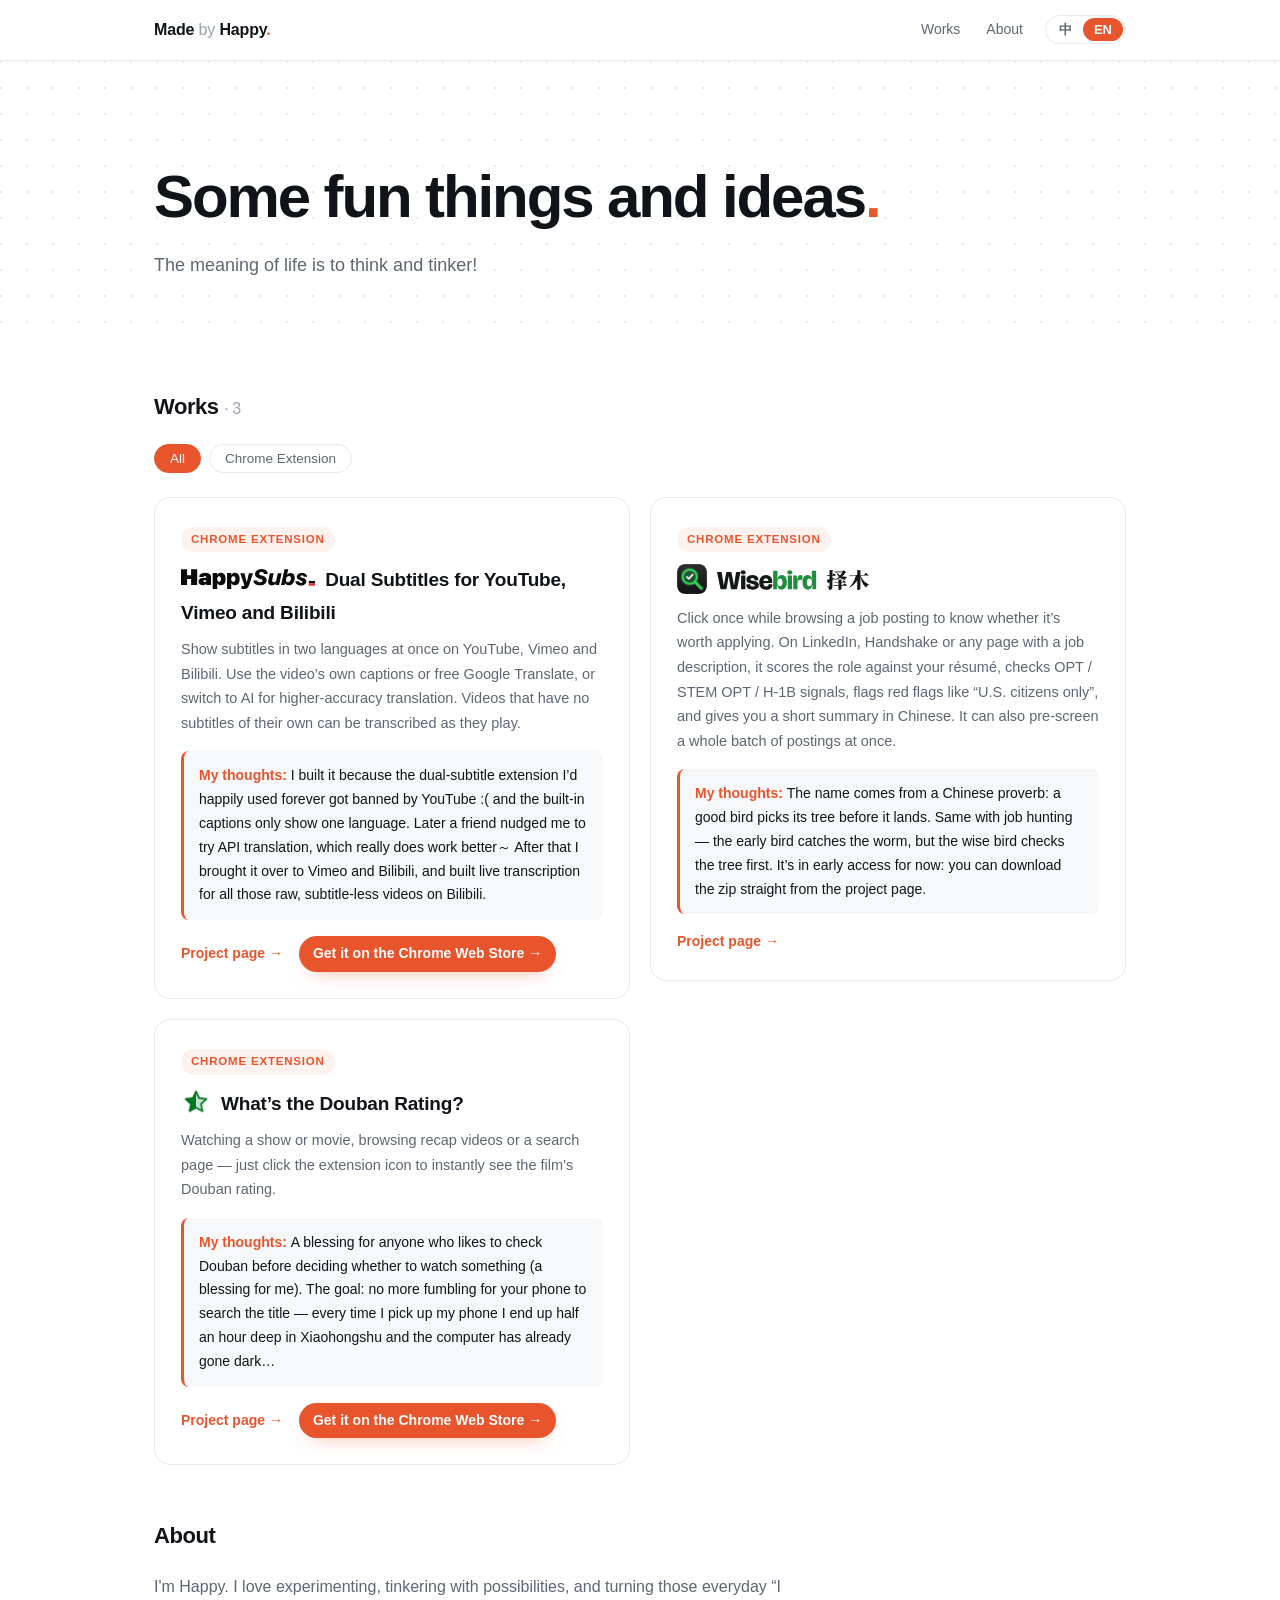
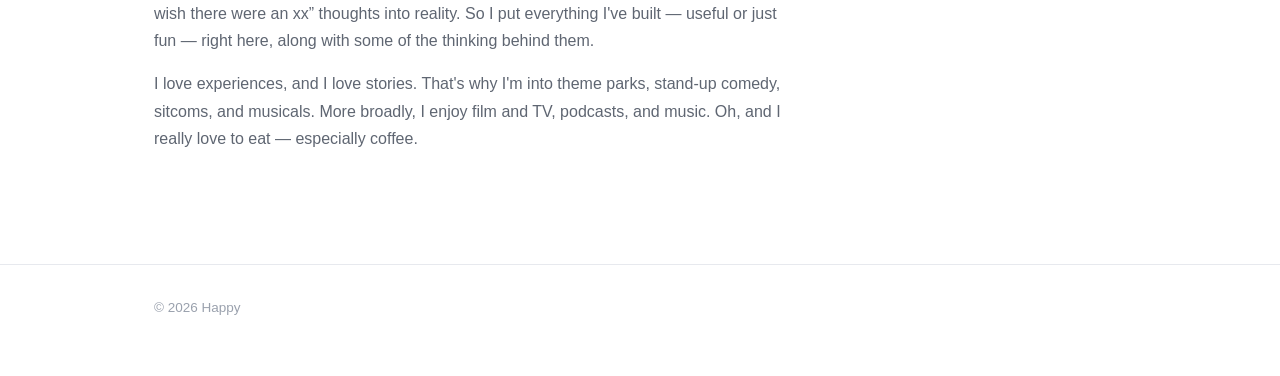
==== index.html @ 33384e0b "Publish" ====
<!DOCTYPE html>
<html lang="zh-CN">
<head>
  <meta charset="UTF-8" />
  <meta name="viewport" content="width=device-width, initial-scale=1.0" />
  <title>Made by Happy</title>
  <meta name="description" id="metaDesc" content="Happy 做出来的有用或有趣的东西。" />
  <link rel="icon" type="image/svg+xml" href="favicon.svg" />
  <link rel="stylesheet" href="styles.css?v=2" />
</head>
<body>
  <nav class="nav">
    <div class="wrap">
      <a class="brand" href="index.html">Made <span class="by">by</span> Happy<span class="dot">.</span></a>
      <div class="nav-right">
        <div class="nav-links">
          <a href="#works" id="navWorks"></a>
          <a href="#about" id="navAbout"></a>
        </div>
        <!-- 语言切换：默认跟随浏览器语言，选择后记住 -->
        <div class="lang-toggle" id="langToggle" role="group" aria-label="Language">
          <button type="button" data-lang="zh">中</button>
          <button type="button" data-lang="en">EN</button>
        </div>
      </div>
    </div>
  </nav>

  <header class="hero">
    <div class="wrap">
      <h1 id="heroTitle"></h1>
      <p id="heroSub"></p>
    </div>
  </header>

  <main>
    <!-- ---------------- WORKS ---------------- -->
    <section class="section" id="works">
      <div class="wrap">
        <div class="section-head">
          <h2><span id="worksLabel"></span> <span class="count" id="work-count"></span></h2>
        </div>

        <!-- 分类筛选：由 JS 根据分类 key 自动生成，新增作品自动出现新分类 -->
        <div class="filters" id="filters"></div>

        <!-- 作品卡片：由 JS 从 PROJECTS 数据渲染（中/英双语） -->
        <div class="cards" id="cards">
          <div class="col"></div>
          <div class="col"></div>
        </div>
      </div>
    </section>

    <!-- ---------------- ABOUT ---------------- -->
    <section class="section" id="about">
      <div class="wrap">
        <div class="section-head"><h2 id="aboutTitle"></h2></div>
        <div class="about-body">
          <p id="about1"></p>
          <p id="about2"></p>
        </div>
      </div>
    </section>
  </main>

  <footer class="footer">
    <div class="wrap" style="width:100%;">
      <span>© <span id="year"></span> Happy</span>
    </div>
  </footer>

  <script>
    document.getElementById('year').textContent = new Date().getFullYear();

    /* ==================== 国际化数据 ==================== */

    // 分类：用语言无关的 key，展示文案随语言切换
    const CATS = {
      chrome:  { zh: 'Chrome 插件',  en: 'Chrome Extension' },
    };

    // 界面文案
    const UI = {
      zh: {
        htmlLang: 'zh-CN',
        navWorks: '作品',
        navAbout: '关于',
        heroTitle: '一些有趣的东西和想法<span class="dot">。</span>',
        heroSub: '人生的意义就在于思考和折腾！',
        works: '作品',
        about: '关于',
        all: '全部',
        thoughts: '我的想法：',
        metaDesc: 'Happy 做出来的有用或有趣的东西。',
        about1: '我是 Happy。我喜欢尝试，喜欢捣鼓可能性，喜欢把日常里「要是有个 xx 就好了」的念头变成现实。所以我把所有我做出来的、有用或者有趣的东西都放在这里，也会在这里记录一些想法。',
        about2: '我喜欢体验，喜欢故事。所以我喜欢主题乐园、单口喜剧、情景喜剧、和音乐剧。更大范围来说，我享受电影电视、播客、音乐。哦对了，我还很喜欢吃，尤其喜欢咖啡。',
      },
      en: {
        htmlLang: 'en',
        navWorks: 'Works',
        navAbout: 'About',
        heroTitle: 'Some fun things and ideas<span class="dot">.</span>',
        heroSub: 'The meaning of life is to think and tinker!',
        works: 'Works',
        about: 'About',
        all: 'All',
        thoughts: 'My thoughts: ',
        metaDesc: 'Useful or fun things that Happy has built.',
        about1: "I'm Happy. I love experimenting, tinkering with possibilities, and turning those everyday “I wish there were an xx” thoughts into reality. So I put everything I've built — useful or just fun — right here, along with some of the thinking behind them.",
        about2: "I love experiences, and I love stories. That's why I'm into theme parks, stand-up comedy, sitcoms, and musicals. More broadly, I enjoy film and TV, podcasts, and music. Oh, and I really love to eat — especially coffee.",
      },
    };

    // 作品数据（中/英双语）
    // 文字 logo：标题处用图片替换文字，浅色/深色模式各一张
    const wm = (name, alt, h) =>
      '<picture><source media="(prefers-color-scheme: dark)" srcset="img/' + name + '-dark.svg">' +
      '<img class="wm" src="img/' + name + '.svg" alt="' + alt + '" height="' + h + '"></picture>';
    const LOGOS = {
      happysubs: wm('happysubs-wordmark', 'HappySubs', 20),
      wisebird: wm('wisebird-wordmark', 'Wisebird 择木', 22),
    };

    const PROJECTS = [
      {
        cat: 'chrome',
        titleHref: '/happysubs/',
        logo: 'happysubs',
        title: { zh: '双语字幕', en: 'Dual Subtitles for YouTube, Vimeo and Bilibili' },
        desc: {
          zh: '在 YouTube、Vimeo、B 站上同时显示两种语言的字幕。用视频自带字幕或 Google 免费翻译，也可选用AI做更高精度的翻译。本身没有字幕的视频，可以边播边听译。',
          en: 'Show subtitles in two languages at once on YouTube, Vimeo and Bilibili. Use the video’s own captions or free Google Translate, or switch to AI for higher-accuracy translation. Videos that have no subtitles of their own can be transcribed as they play.',
        },
        think: {
          zh: '做的原因是之前一直用得好好的双语字幕插件被油管 ban 了 :( ，自带字幕只能显示单语言。后面朋友启发我用了 API 翻译，确实翻译效果更好了～ 后续同步到Vimeo和B站啦，还针对B站的生肉视频们设计了实时听译功能。',
          en: 'I built it because the dual-subtitle extension I’d happily used forever got banned by YouTube :( and the built-in captions only show one language. Later a friend nudged me to try API translation, which really does work better～ After that I brought it over to Vimeo and Bilibili, and built live transcription for all those raw, subtitle-less videos on Bilibili.',
        },
        linkText: { zh: '项目主页', en: 'Project page' },
        storeHref: 'https://chromewebstore.google.com/detail/malocefbdblplamcmmmpilepcgllfmnf',
        storeText: { zh: '在 Chrome 应用商店安装', en: 'Get it on the Chrome Web Store' },
      },
      {
        cat: 'chrome',
        titleHref: '/wisebird/',
        icon: 'img/wisebird-icon.png',
        logo: 'wisebird',
        title: { zh: '', en: '' },
        desc: {
          zh: '看岗位的时候点一下，就知道值不值得投。在 LinkedIn、Handshake 或任何带岗位描述的页面上，对照你的简历打分，查 OPT / STEM OPT / H-1B 信号，揪出「仅限公民」这类红旗，再给一段中文要点。支持一次批量筛选多个岗位。',
          en: 'Click once while browsing a job posting to know whether it’s worth applying. On LinkedIn, Handshake or any page with a job description, it scores the role against your résumé, checks OPT / STEM OPT / H-1B signals, flags red flags like “U.S. citizens only”, and gives you a short summary in Chinese. It can also pre-screen a whole batch of postings at once.',
        },
        think: {
          zh: '名字来自「良禽择木而栖」：聪明的鸟儿落脚之前，会先看看这棵树值不值得。投简历也一样，早起的鸟儿有虫吃，但聪明的鸟儿先择木。目前是抢先体验阶段，可以在项目主页直接下载 zip 安装。',
          en: 'The name comes from a Chinese proverb: a good bird picks its tree before it lands. Same with job hunting — the early bird catches the worm, but the wise bird checks the tree first. It’s in early access for now: you can download the zip straight from the project page.',
        },
        linkText: { zh: '项目主页', en: 'Project page' },
      },
      {
        cat: 'chrome',
        titleHref: '/douban-rating-ext/',
        icon: 'img/douban-icon.png',
        title: { zh: '这豆瓣评分多少？', en: 'What’s the Douban Rating?' },
        desc: {
          zh: '看剧、看电影、刷解说、逛搜索页——点一下插件图标，就直接知道这部片的豆瓣多少分。',
          en: 'Watching a show or movie, browsing recap videos or a search page — just click the extension icon to instantly see the film’s Douban rating.',
        },
        think: {
          zh: '喜欢先看豆瓣再决定看不看这个片子的人有福了（我有福了）。目标是不用费啦吧唧地打开手机搜那个片名——每次看手机最后都会 end up 看了半小时小红书，电脑都黑屏了……',
          en: 'A blessing for anyone who likes to check Douban before deciding whether to watch something (a blessing for me). The goal: no more fumbling for your phone to search the title — every time I pick up my phone I end up half an hour deep in Xiaohongshu and the computer has already gone dark…',
        },
        linkText: { zh: '项目主页', en: 'Project page' },
        storeHref: 'https://chromewebstore.google.com/detail/necllgpdfffbdcgenhlgoimhnjfjdkkp',
        storeText: { zh: '在 Chrome 应用商店安装', en: 'Get it on the Chrome Web Store' },
      },
    ];

    /* ==================== 渲染 & 语言切换 ==================== */
    (function () {
      const cols = document.querySelectorAll('#cards .col');
      const cardsWrap = document.getElementById('cards');
      const filterBar = document.getElementById('filters');
      const countEl = document.getElementById('work-count');
      const langToggle = document.getElementById('langToggle');
      const reduceMotion = window.matchMedia('(prefers-reduced-motion: reduce)');

      // 切换分类时，让卡片列表整体淡出→重排→淡入，避免瞬间跳变
      function switchCat(cat) {
        if (currentCat === cat) return;
        currentCat = cat;
        if (reduceMotion.matches) { layout(); return; }
        cardsWrap.classList.add('switching');
        setTimeout(() => {
          layout();
          requestAnimationFrame(() => { cardsWrap.classList.remove('switching'); });
        }, 160);
      }

      // 决定初始语言：localStorage > 浏览器语言 > 中文
      const saved = localStorage.getItem('lang');
      let lang = (saved === 'zh' || saved === 'en')
        ? saved
        : ((navigator.language || 'zh').toLowerCase().startsWith('zh') ? 'zh' : 'en');

      let currentCat = 'all';

      // 一次性生成卡片元素（顺序与 PROJECTS 对应），文案随语言更新
      const cardEls = PROJECTS.map(p => {
        const el = document.createElement('article');
        el.className = 'card';
        el.dataset.cat = p.cat;
        el.innerHTML =
          '<div class="kicker"></div>' +
          '<h3>' + (p.icon ? '<img class="ico" src="' + p.icon + '" alt="" width="30" height="30">' : '') + (p.titleHref
            ? '<a href="' + p.titleHref + '" target="_blank" rel="noopener">' + (p.logo ? LOGOS[p.logo] : '') + '<span class="tt"></span></a>'
            : '<span></span>') + '</h3>' +
          '<p class="desc"></p>' +
          '<p class="think"></p>' +
          '<div class="links"><a href="' + p.titleHref + '" target="_blank" rel="noopener">' +
            '<span class="lt"></span> <span class="arr">→</span></a>' +
            (p.storeHref
              ? '<a class="store" href="' + p.storeHref + '" target="_blank" rel="noopener">' +
                '<span class="st"></span> <span class="arr">→</span></a>'
              : '') + '</div>';
        cols[0].appendChild(el);
        return el;
      });

      function layout() {
        const visible = cardEls.filter(c => currentCat === 'all' || c.dataset.cat === currentCat);
        cardEls.forEach(c => c.classList.toggle('hide', !visible.includes(c)));
        // 左右交替放置：第 1 个在左、第 2 个在右……阅读顺序按行排列
        visible.forEach((c, i) => cols[i % 2].appendChild(c));
        // 隐藏的卡片挪到右列末尾（display:none，不影响排版）
        cardEls.filter(c => !visible.includes(c)).forEach(c => cols[1].appendChild(c));
        countEl.textContent = '· ' + visible.length;
      }

      function buildFilters() {
        filterBar.innerHTML = '';
        const cats = ['all', ...new Set(PROJECTS.map(p => p.cat))];
        cats.forEach(cat => {
          const btn = document.createElement('button');
          btn.className = 'chip' + (cat === currentCat ? ' on' : '');
          btn.textContent = cat === 'all' ? UI[lang].all : CATS[cat][lang];
          btn.addEventListener('click', () => {
            filterBar.querySelectorAll('.chip').forEach(c => c.classList.remove('on'));
            btn.classList.add('on');
            switchCat(cat);
          });
          filterBar.appendChild(btn);
        });
      }

      function applyLang() {
        const t = UI[lang];
        document.documentElement.lang = t.htmlLang;
        document.getElementById('metaDesc').setAttribute('content', t.metaDesc);
        document.getElementById('navWorks').textContent = t.navWorks;
        document.getElementById('navAbout').textContent = t.navAbout;
        document.getElementById('heroTitle').innerHTML = t.heroTitle;
        document.getElementById('heroSub').textContent = t.heroSub;
        document.getElementById('worksLabel').textContent = t.works;
        document.getElementById('aboutTitle').textContent = t.about;
        document.getElementById('about1').textContent = t.about1;
        document.getElementById('about2').textContent = t.about2;

        // 卡片文案
        cardEls.forEach((el, i) => {
          const p = PROJECTS[i];
          el.querySelector('.kicker').textContent = CATS[p.cat][lang];
          (el.querySelector('h3 .tt') || el.querySelector('h3 a, h3 span')).textContent = p.title[lang];
          el.querySelector('.desc').innerHTML = p.desc[lang];
          el.querySelector('.think').innerHTML = '<b>' + t.thoughts + '</b>' + p.think[lang];
          el.querySelector('.links .lt').textContent = p.linkText[lang];
          const st = el.querySelector('.links .st');
          if (st) st.textContent = p.storeText[lang];
        });

        // 语言开关高亮
        langToggle.querySelectorAll('button').forEach(b =>
          b.classList.toggle('on', b.dataset.lang === lang));

        buildFilters();
        layout();
      }

      langToggle.querySelectorAll('button').forEach(b => {
        b.addEventListener('click', () => {
          if (lang === b.dataset.lang) return;
          lang = b.dataset.lang;
          localStorage.setItem('lang', lang);
          applyLang();
        });
      });

      applyLang();
    })();

    /* ---------- 滚动浮现 ---------- */
    (function () {
      const io = new IntersectionObserver((entries) => {
        // 同一批进入视口的卡片依次错开 50ms，读起来像一次协调的入场，而非同时弹出
        entries.filter(e => e.isIntersecting).forEach((e, i) => {
          e.target.style.transitionDelay = (Math.min(i, 6) * 50) + 'ms';
          e.target.classList.add('in');
          io.unobserve(e.target);
        });
      }, { threshold: 0.08 });
      document.querySelectorAll('.card, .about-body').forEach(el => {
        el.classList.add('reveal');
        io.observe(el);
      });
    })();
  </script>
</body>
</html>
---- styles.css ----
:root {
  --bg: #ffffff;
  --surface: #ffffff;
  --ink: #101418;
  --muted: #5f6672;
  --faint: #9aa1ad;
  --border: #e7e9ee;
  --accent: #e8552d;
  --accent-soft: #fef2ee;
  --radius: 16px;
  --maxw: 1020px;
  --ease-out: cubic-bezier(0.23, 1, 0.32, 1); /* strong ease-out for UI motion */
  --sans: -apple-system, BlinkMacSystemFont, "Inter", "PingFang SC", "Microsoft YaHei",
    "Segoe UI", Roboto, Helvetica, Arial, sans-serif;
}

@media (prefers-color-scheme: dark) {
  :root {
    --bg: #0b0d10;
    --surface: #14171c;
    --ink: #f3f4f6;
    --muted: #9ca3af;
    --faint: #697180;
    --border: #23272f;
    --accent: #ff7a56;
    --accent-soft: #2a1a14;
  }
}

* { box-sizing: border-box; }

html { scroll-behavior: smooth; }

body {
  margin: 0;
  background: var(--bg);
  color: var(--ink);
  font-family: var(--sans);
  font-size: 16px;
  line-height: 1.7;
  -webkit-font-smoothing: antialiased;
  text-rendering: optimizeLegibility;
}

a { color: var(--accent); text-decoration: none; }
a:hover { text-decoration: underline; }

.wrap { max-width: var(--maxw); margin: 0 auto; padding: 0 24px; }

/* ---------- top nav ---------- */
.nav {
  position: sticky;
  top: 0;
  z-index: 10;
  background: color-mix(in srgb, var(--bg) 82%, transparent);
  backdrop-filter: saturate(180%) blur(14px);
  border-bottom: 1px solid var(--border);
}
.nav .wrap {
  display: flex;
  align-items: center;
  justify-content: space-between;
  height: 60px;
}
.brand { font-weight: 800; font-size: 16px; color: var(--ink); letter-spacing: -0.01em; }
.brand .by { color: var(--faint); font-weight: 500; }
.brand .dot { color: var(--accent); }
.brand:hover { text-decoration: none; color: var(--accent); }
.nav-links { display: flex; gap: 26px; }
.nav-links a {
  color: var(--muted); font-size: 14px; font-weight: 500;
  position: relative; padding: 4px 0;
}
.nav-links a::after {
  content: ""; position: absolute; left: 0; bottom: 0;
  width: 100%; height: 2px; background: var(--accent);
  border-radius: 2px; transform: scaleX(0); transform-origin: left;
  transition: transform .22s ease;
}
.nav-links a:hover { color: var(--ink); text-decoration: none; }

/* ---------- language toggle ---------- */
.nav-right { display: flex; align-items: center; gap: 22px; }
.lang-toggle {
  display: inline-flex;
  background: var(--surface);
  border: 1px solid var(--border);
  border-radius: 999px;
  padding: 2px;
}
.lang-toggle button {
  font-family: var(--sans);
  font-size: 13px; font-weight: 600;
  line-height: 1;
  color: var(--muted);
  background: transparent;
  border: 0;
  border-radius: 999px;
  padding: 5px 11px;
  cursor: pointer;
  transition: color .15s ease, background .15s ease, transform 160ms var(--ease-out);
}
.lang-toggle button:hover { color: var(--ink); }
.lang-toggle button:active { transform: scale(0.97); }
.lang-toggle button.on { color: #fff; background: var(--accent); }
@media (max-width: 520px) { .nav-right { gap: 14px; } .nav-links { gap: 18px; } }

/* ---------- hero ---------- */
.hero {
  padding: 104px 0 64px;
  background:
    radial-gradient(circle at 1px 1px, color-mix(in srgb, var(--ink) 9%, transparent) 1px, transparent 0);
  background-size: 26px 26px;
}
.hero h1 {
  font-size: clamp(34px, 6.4vw, 60px);
  line-height: 1.08;
  letter-spacing: -0.035em;
  margin: 0 0 20px;
  font-weight: 800;
}
.hero h1 .dot { color: var(--accent); }
.hero p {
  font-size: 18px;
  color: var(--muted);
  max-width: 620px;
  margin: 0;
}

/* ---------- section headings ---------- */
.section { padding: 44px 0 8px; }
.section-head {
  display: flex; align-items: baseline; justify-content: space-between;
  margin-bottom: 18px;
}
.section-head h2 {
  font-size: 22px; margin: 0; font-weight: 800; letter-spacing: -0.02em;
}
.section-head .count { color: var(--faint); font-weight: 500; font-size: 16px; }

/* ---------- filters ---------- */
.filters { display: flex; flex-wrap: wrap; gap: 8px; margin-bottom: 24px; }
.chip {
  font-family: var(--sans);
  font-size: 13.5px; font-weight: 500;
  color: var(--muted);
  background: var(--surface);
  border: 1px solid var(--border);
  border-radius: 999px;
  padding: 6px 15px;
  cursor: pointer;
  transition: color .15s ease, border-color .15s ease, background .15s ease, transform 160ms var(--ease-out);
}
.chip:active { transform: scale(0.97); }
.chip.on {
  color: #fff; background: var(--accent); border-color: var(--accent);
}

/* ---------- project cards（两列瀑布，列内排位可控）---------- */
.cards { display: flex; align-items: flex-start; gap: 20px; transition: opacity 160ms var(--ease-out); }
.cards.switching { opacity: 0; }
@media (prefers-reduced-motion: reduce) { .cards { transition: none; } }
.cards .col { flex: 1; min-width: 0; display: flex; flex-direction: column; gap: 20px; }
@media (max-width: 680px) { .cards { flex-direction: column; } .cards .col { width: 100%; } }

.card {
  background: var(--surface);
  border: 1px solid var(--border);
  border-radius: var(--radius);
  padding: 26px;
  transition: transform .18s var(--ease-out), border-color .18s ease, box-shadow .18s ease, opacity .18s var(--ease-out);
}
.card.hide { display: none; }
.card .kicker {
  display: inline-block;
  font-size: 11.5px; font-weight: 700;
  color: var(--accent);
  background: var(--accent-soft);
  border-radius: 999px;
  padding: 3px 10px;
  letter-spacing: .07em; text-transform: uppercase;
  margin-bottom: 12px;
}
.card h3 { margin: 0 0 8px; font-size: 19px; font-weight: 750; letter-spacing: -0.01em; }
.card h3 .ico { width: 30px; height: 30px; border-radius: 8px; vertical-align: -7px; margin-right: 10px; }
.card h3 .wm { height: 20px; width: auto; vertical-align: -3px; margin-right: 10px; }
.card h3 a { color: var(--ink); }
.card h3 a:hover { color: var(--accent); text-decoration: none; }
.card .desc { color: var(--muted); font-size: 14.5px; margin: 0 0 16px; }
.card .think {
  background: color-mix(in srgb, var(--border) 34%, transparent);
  border-left: 3px solid var(--accent);
  border-radius: 8px;
  padding: 13px 15px;
  font-size: 14px;
  color: var(--ink);
  margin: 0;
}
.card .think b { color: var(--accent); }
.card .links { margin-top: 16px; display: flex; gap: 16px; align-items: center; flex-wrap: wrap; }
.card .links a { font-size: 14px; font-weight: 600; }
.card .links a:hover { text-decoration: none; }
.card .links .arr { display: inline-block; transition: transform .18s var(--ease-out); }
.card .links a.store {
  color: #fff; background: var(--accent);
  padding: 6px 14px; border-radius: 999px;
  box-shadow: 0 8px 20px -12px color-mix(in srgb, var(--accent) 70%, transparent);
  transition: transform 160ms var(--ease-out), filter .15s ease;
}
.card .links a.store:active { transform: scale(0.97); }

/* ---------- about ---------- */
.about-body { color: var(--muted); max-width: 640px; }

/* ---------- hover 效果（仅在真正支持 hover 的设备上启用，避免触屏点按后卡在 hover 态）---------- */
@media (hover: hover) and (pointer: fine) {
  .nav-links a:hover::after { transform: scaleX(1); }
  /* 变色只作用于非激活标签，激活态（.on）保持橙底白字 */
  .chip:not(.on):hover {
    color: var(--ink);
    border-color: color-mix(in srgb, var(--ink) 25%, var(--border));
  }
  .chip:hover { transform: translateY(-1px); }
  .card:hover {
    transform: translateY(-3px);
    border-color: color-mix(in srgb, var(--accent) 45%, var(--border));
    box-shadow: 0 14px 36px -18px color-mix(in srgb, var(--accent) 30%, rgba(0,0,0,.25));
  }
  .card .links a:hover .arr { transform: translateX(4px); }
  .card .links a.store:hover { filter: brightness(1.05); }
}

/* ---------- 滚动浮现 ---------- */
.reveal { opacity: 0; transform: translateY(14px); transition: opacity .45s var(--ease-out), transform .45s var(--ease-out); }
.reveal.in { opacity: 1; transform: none; }
@media (prefers-reduced-motion: reduce) {
  .reveal { opacity: 1; transform: none; transition: none; }
}

/* ---------- footer ---------- */
.footer {
  border-top: 1px solid var(--border);
  margin-top: 88px; padding: 32px 0 56px;
  color: var(--faint); font-size: 13.5px;
  display: flex; justify-content: space-between; flex-wrap: wrap; gap: 12px;
}
.footer a { color: var(--muted); }
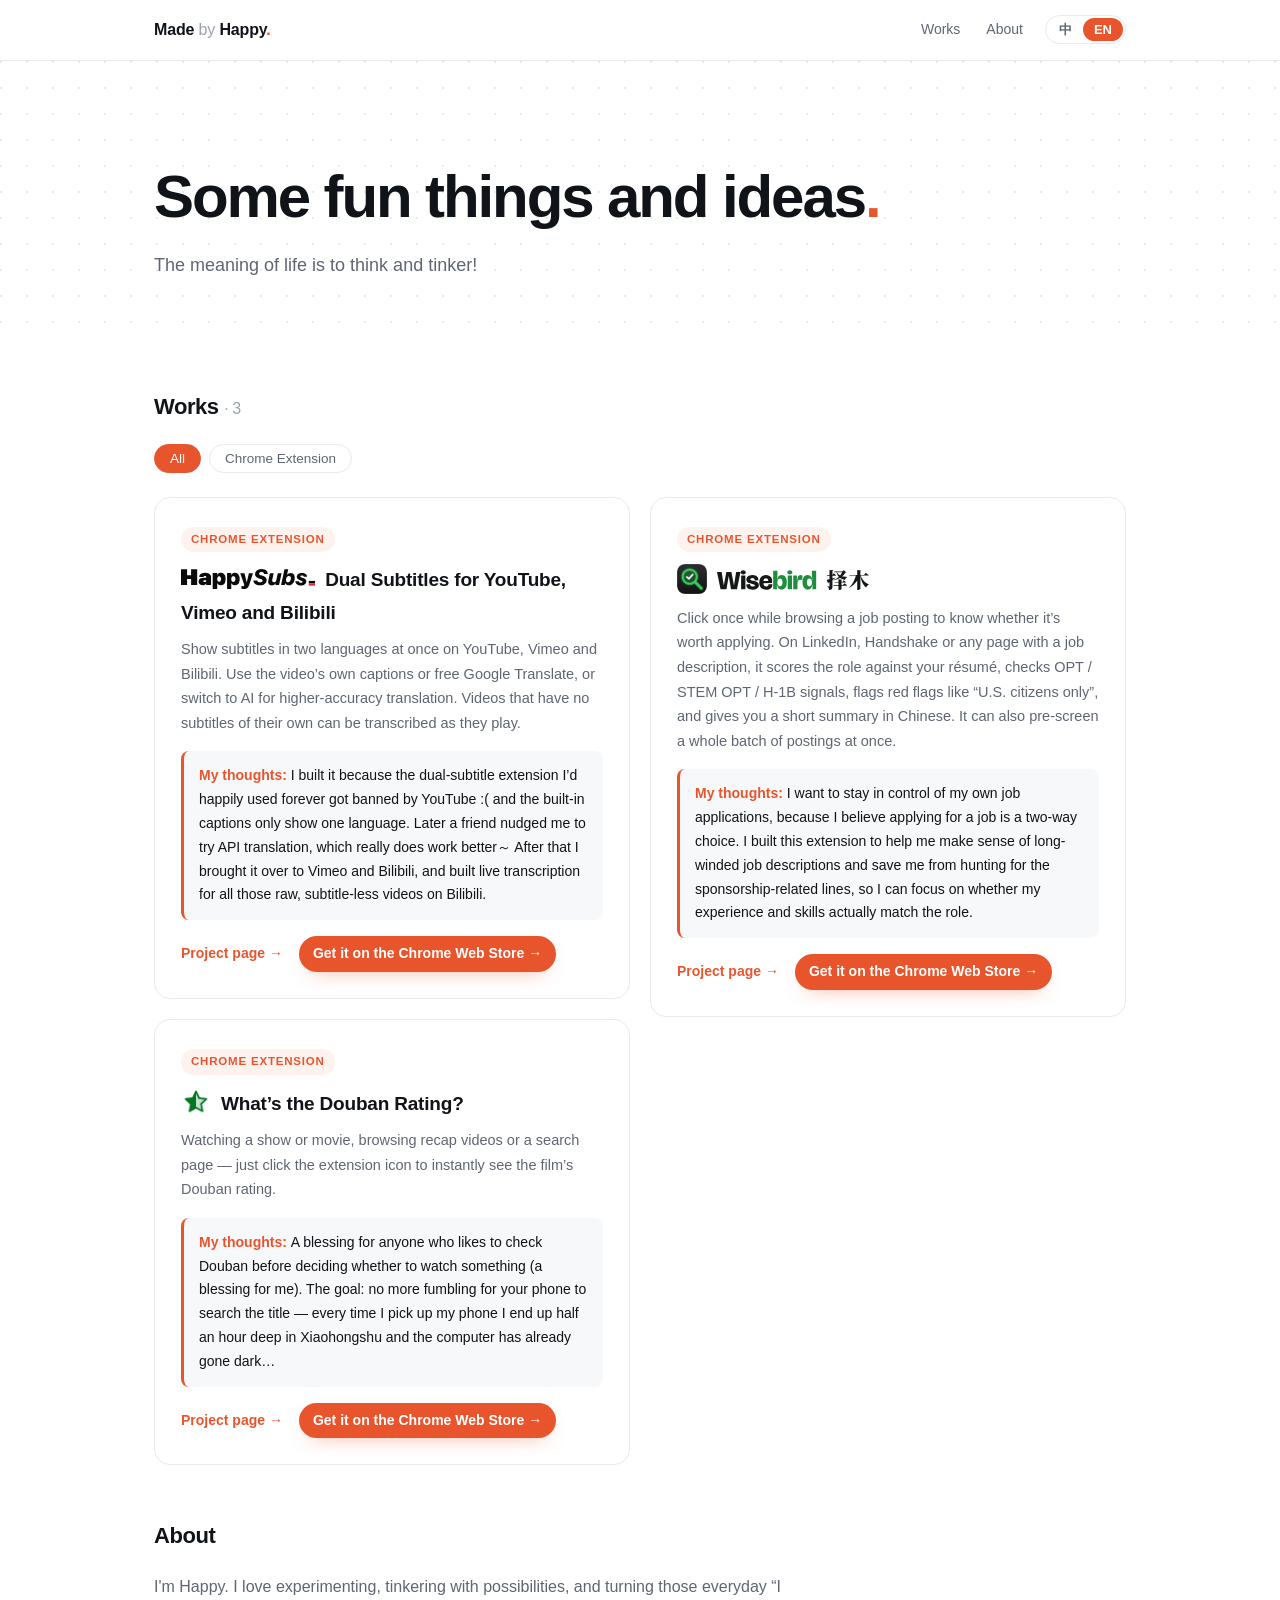
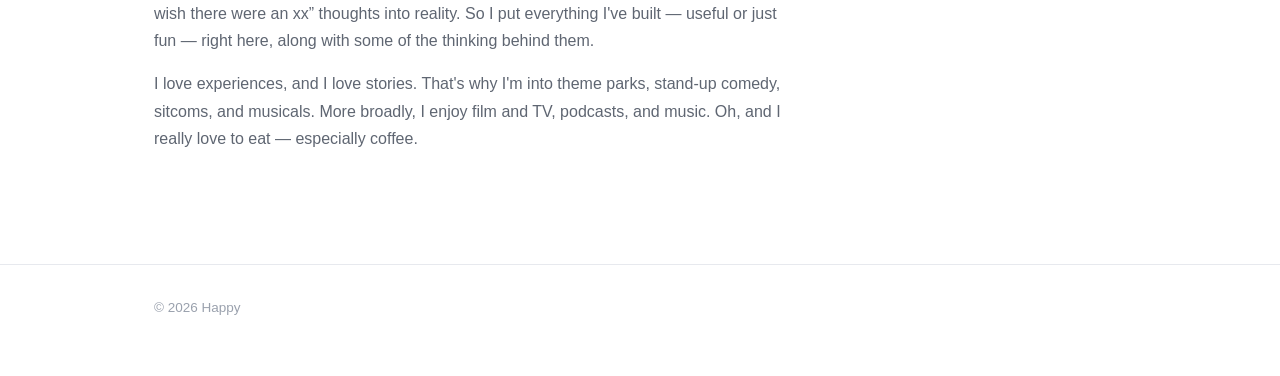
==== commit 055795a2: "update" ====
--- a/index.html
+++ b/index.html
@@ -151,14 +151,16 @@
           en: 'Click once while browsing a job posting to know whether it’s worth applying. On LinkedIn, Handshake or any page with a job description, it scores the role against your résumé, checks OPT / STEM OPT / H-1B signals, flags red flags like “U.S. citizens only”, and gives you a short summary in Chinese. It can also pre-screen a whole batch of postings at once.',
         },
         think: {
-          zh: '名字来自「良禽择木而栖」：聪明的鸟儿落脚之前，会先看看这棵树值不值得。投简历也一样，早起的鸟儿有虫吃，但聪明的鸟儿先择木。目前是抢先体验阶段，可以在项目主页直接下载 zip 安装。',
-          en: 'The name comes from a Chinese proverb: a good bird picks its tree before it lands. Same with job hunting — the early bird catches the worm, but the wise bird checks the tree first. It’s in early access for now: you can download the zip straight from the project page.',
+          zh: '我希望可以自己掌控投简历的流程，因为我相信投简历是一个双向选择的过程。制作这个插件的初衷就是希望它可以帮我理解长篇大论的jd，并帮我省去寻找sponsorship相关的语句，从而更注重于我的经验和技能是否与岗位匹配。',
+          en: 'I want to stay in control of my own job applications, because I believe applying for a job is a two-way choice. I built this extension to help me make sense of long-winded job descriptions and save me from hunting for the sponsorship-related lines, so I can focus on whether my experience and skills actually match the role.',
         },
         linkText: { zh: '项目主页', en: 'Project page' },
+        storeHref: 'https://chromewebstore.google.com/detail/behnicgmpkdaejaodjigbcogpgmaboof',
+        storeText: { zh: '在 Chrome 应用商店安装', en: 'Get it on the Chrome Web Store' },
       },
       {
         cat: 'chrome',
-        titleHref: '/douban-rating-ext/',
+        titleHref: '/douban-rating/',
         icon: 'img/douban-icon.png',
         title: { zh: '这豆瓣评分多少？', en: 'What’s the Douban Rating?' },
         desc: {
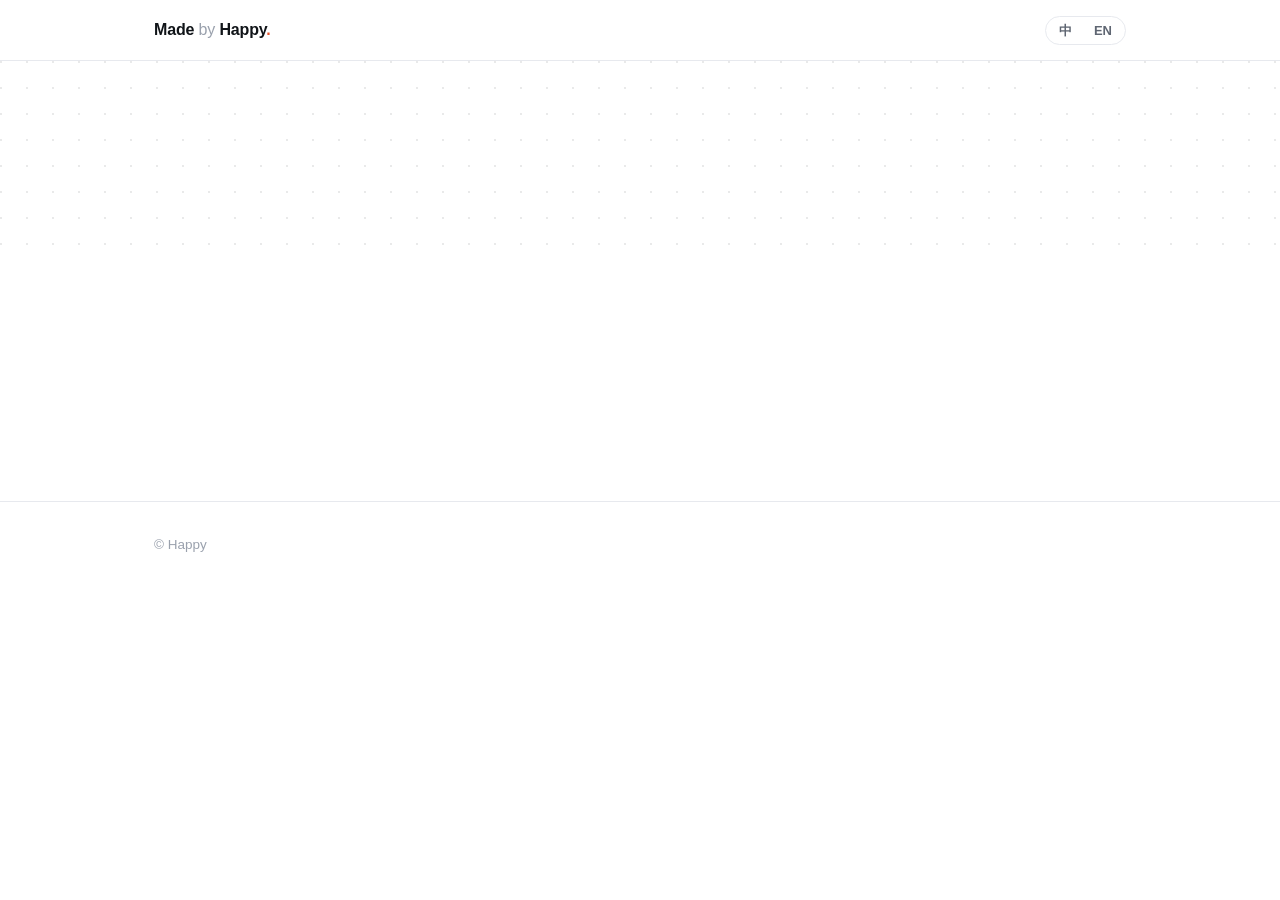
==== commit 9e1f759f: "add bilibili-danmu" ====
--- a/index.html
+++ b/index.html
@@ -123,6 +123,14 @@
     };
 
     const PROJECTS = [
+        think: {
+          zh: '特别喜欢看剧的时候看弹幕，感觉和同担一起磕cp幸福指数（以及搞笑指数）都大幅提升！为了解决视频随时下架导致弹幕消失的烦恼，以及实现离线看弹幕的功能，遂设计此插件！',
+          en: 'I love watching shows with danmaku on — shipping the couple together with fellow fans sends my happiness (and laughter) through the roof! Videos can be taken down at any moment and their danmaku vanish with them, so I built this extension to keep them safe — and to watch danmaku offline, too!',
+        },
+        linkText: { zh: '项目主页', en: 'Project page' },
+        storeHref: '/bilibili-danmu/#install',
+        storeText: { zh: '下载安装', en: 'Download & install' },
+      },
       {
         cat: 'chrome',
         titleHref: '/happysubs/',
@@ -158,6 +166,15 @@
         storeHref: 'https://chromewebstore.google.com/detail/behnicgmpkdaejaodjigbcogpgmaboof',
         storeText: { zh: '在 Chrome 应用商店安装', en: 'Get it on the Chrome Web Store' },
       },
+      {
+        cat: 'chrome',
+        titleHref: '/bilibili-danmu/',
+        icon: 'img/bilibili-danmu-icon.png',
+        title: { zh: 'Bilibili 弹幕存档', en: 'Bilibili Danmaku Archive' },
+        desc: {
+          zh: '把 B 站视频的弹幕存到自己电脑上，隔一阵点一下更新，越存越全。导出成字幕格式后，用平时看视频的播放器就能离线看弹幕；还能把存好的弹幕叠到 YouTube 和 B 站其他视频上。',
+          en: 'Save the danmaku (the comments that fly across Bilibili videos) to your own computer, and update now and then so the archive keeps growing. Export them as a subtitle file to watch with danmaku in your usual video player, offline — or overlay the saved danmaku on YouTube and other Bilibili videos.',
+        },
       {
         cat: 'chrome',
         titleHref: '/douban-rating/',
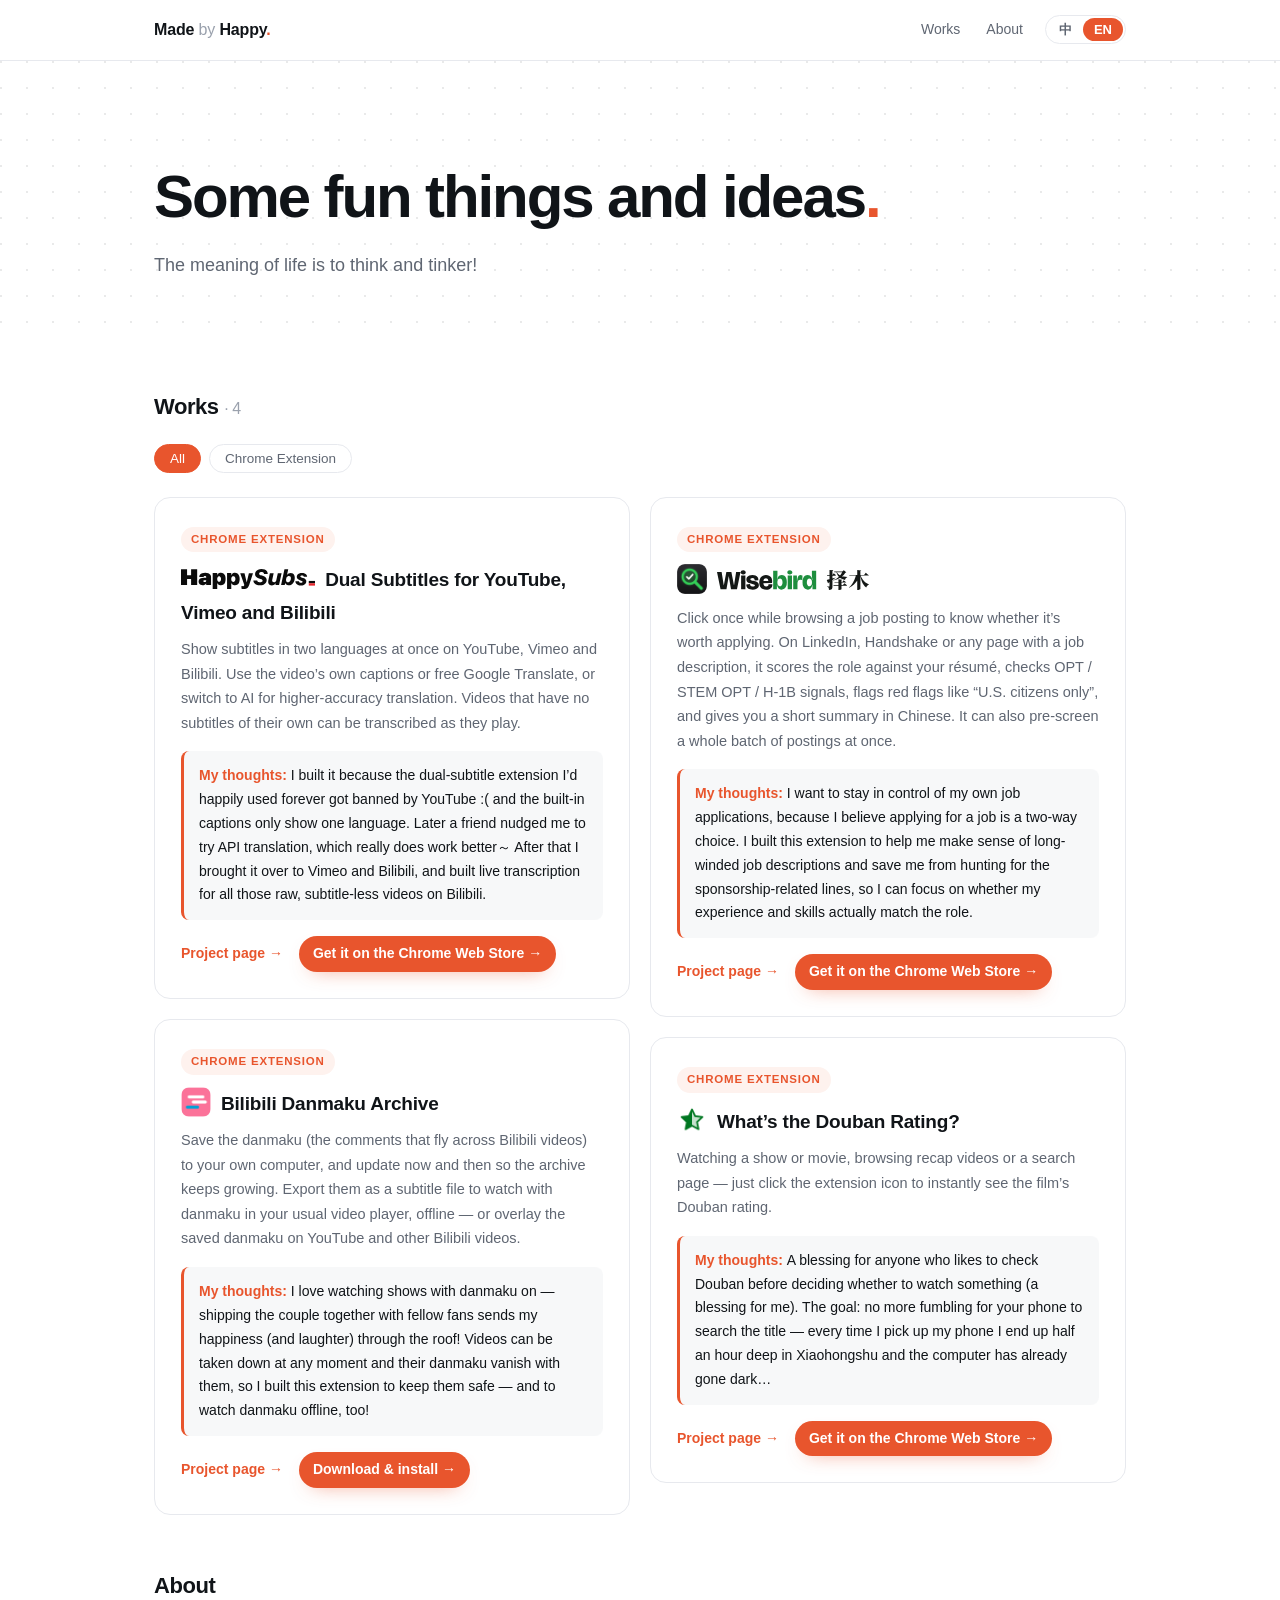
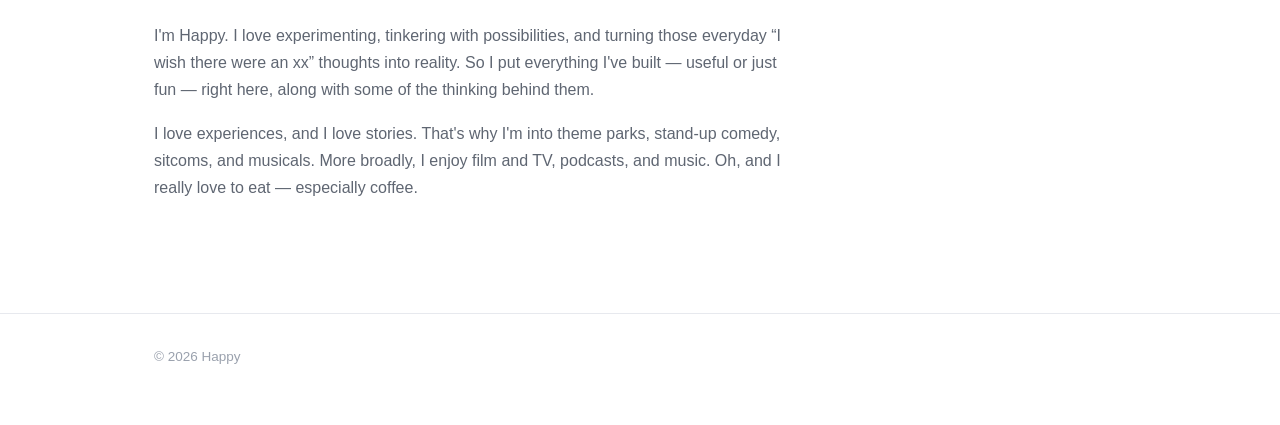
==== commit 18f6d2d6: "add bilibili-danmu" ====
--- a/index.html
+++ b/index.html
@@ -123,14 +123,6 @@
     };
 
     const PROJECTS = [
-        think: {
-          zh: '特别喜欢看剧的时候看弹幕，感觉和同担一起磕cp幸福指数（以及搞笑指数）都大幅提升！为了解决视频随时下架导致弹幕消失的烦恼，以及实现离线看弹幕的功能，遂设计此插件！',
-          en: 'I love watching shows with danmaku on — shipping the couple together with fellow fans sends my happiness (and laughter) through the roof! Videos can be taken down at any moment and their danmaku vanish with them, so I built this extension to keep them safe — and to watch danmaku offline, too!',
-        },
-        linkText: { zh: '项目主页', en: 'Project page' },
-        storeHref: '/bilibili-danmu/#install',
-        storeText: { zh: '下载安装', en: 'Download & install' },
-      },
       {
         cat: 'chrome',
         titleHref: '/happysubs/',
@@ -175,6 +167,14 @@
           zh: '把 B 站视频的弹幕存到自己电脑上，隔一阵点一下更新，越存越全。导出成字幕格式后，用平时看视频的播放器就能离线看弹幕；还能把存好的弹幕叠到 YouTube 和 B 站其他视频上。',
           en: 'Save the danmaku (the comments that fly across Bilibili videos) to your own computer, and update now and then so the archive keeps growing. Export them as a subtitle file to watch with danmaku in your usual video player, offline — or overlay the saved danmaku on YouTube and other Bilibili videos.',
         },
+        think: {
+          zh: '特别喜欢看剧的时候看弹幕，感觉和同担一起磕cp幸福指数（以及搞笑指数）都大幅提升！为了解决视频随时下架导致弹幕消失的烦恼，以及实现离线看弹幕的功能，遂设计此插件！',
+          en: 'I love watching shows with danmaku on — shipping the couple together with fellow fans sends my happiness (and laughter) through the roof! Videos can be taken down at any moment and their danmaku vanish with them, so I built this extension to keep them safe — and to watch danmaku offline, too!',
+        },
+        linkText: { zh: '项目主页', en: 'Project page' },
+        storeHref: '/bilibili-danmu/#install',
+        storeText: { zh: '下载安装', en: 'Download & install' },
+      },
       {
         cat: 'chrome',
         titleHref: '/douban-rating/',
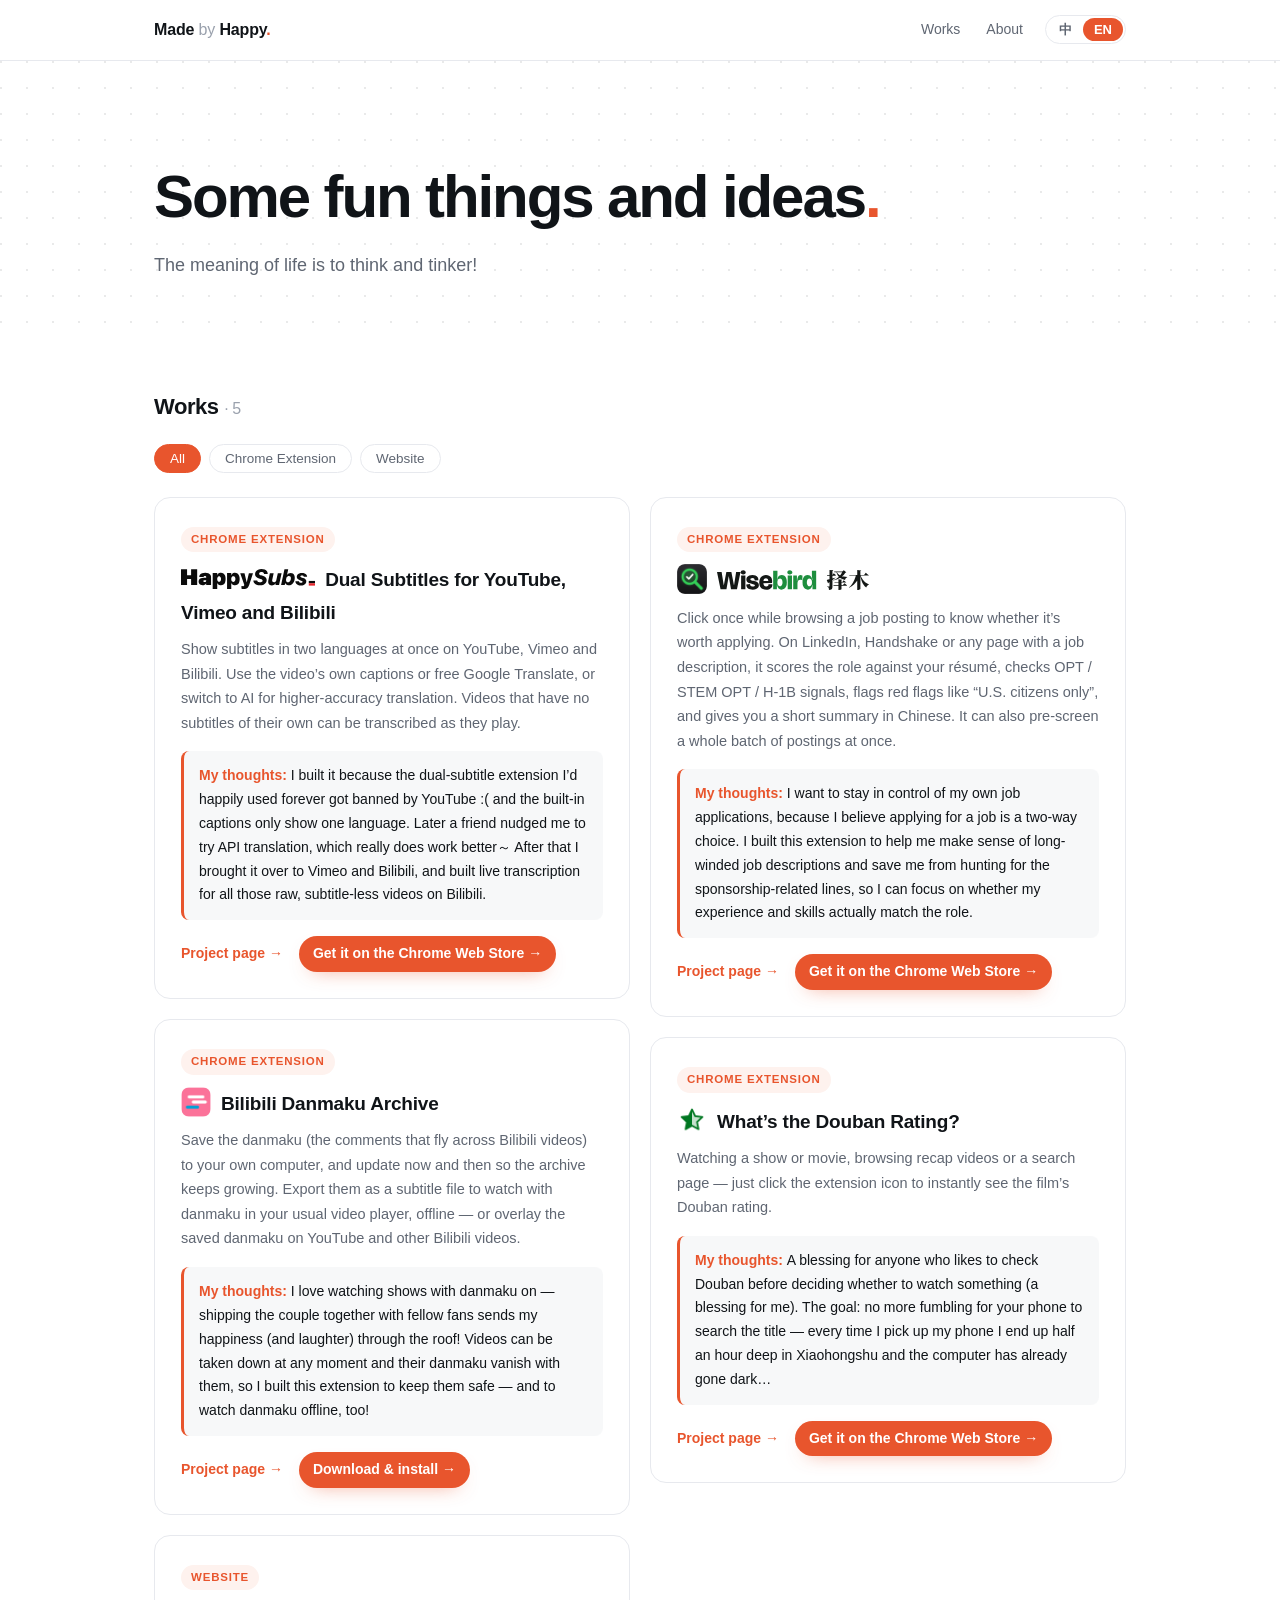
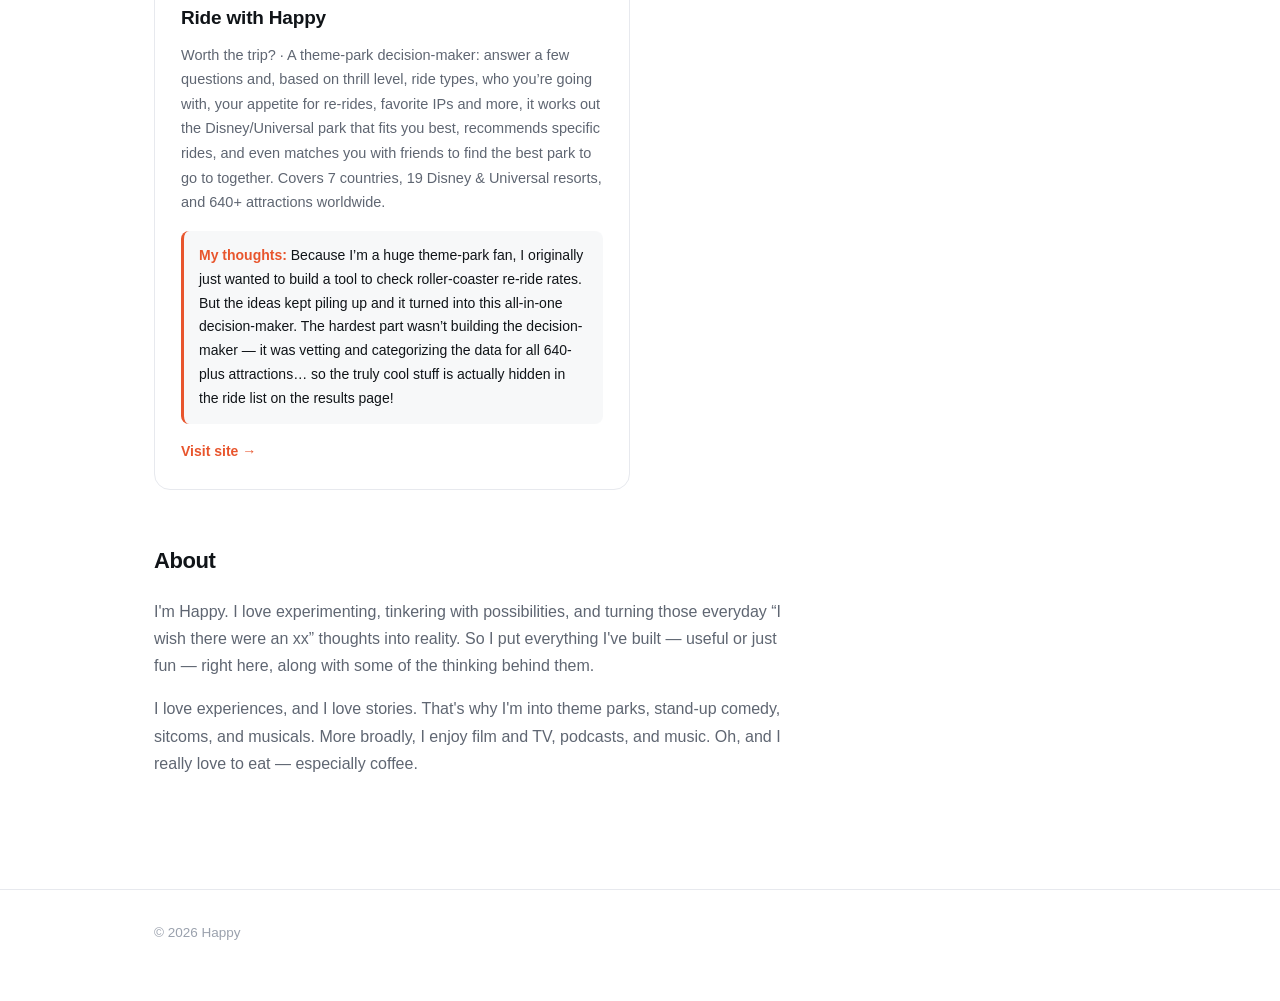
==== commit 453d9be4: "add ridewithhappy" ====
--- a/index.html
+++ b/index.html
@@ -77,6 +77,7 @@
 
     // 分类：用语言无关的 key，展示文案随语言切换
     const CATS = {
+      website: { zh: 'Website',      en: 'Website' },
       chrome:  { zh: 'Chrome 插件',  en: 'Chrome Extension' },
     };
 
@@ -191,6 +192,20 @@
         linkText: { zh: '项目主页', en: 'Project page' },
         storeHref: 'https://chromewebstore.google.com/detail/necllgpdfffbdcgenhlgoimhnjfjdkkp',
         storeText: { zh: '在 Chrome 应用商店安装', en: 'Get it on the Chrome Web Store' },
+      },
+      {
+        cat: 'website',
+        titleHref: 'https://ridewithhappy.com',
+        title: { zh: 'Ride with Happy', en: 'Ride with Happy' },
+        desc: {
+          zh: '值不值得去 · 主题乐园决策器：答几道题，从刺激度、项目类型、同行人员、重玩意愿、喜欢的 IP 等维度，帮你算出最适合你的迪士尼/环球影城，推荐具体项目，还能和朋友匹配最适合一起去的乐园。覆盖全球 7 个国家、19 个迪士尼 &amp; 环球影城园区、640+ 个游乐项目。',
+          en: 'Worth the trip? · A theme-park decision-maker: answer a few questions and, based on thrill level, ride types, who you’re going with, your appetite for re-rides, favorite IPs and more, it works out the Disney/Universal park that fits you best, recommends specific rides, and even matches you with friends to find the best park to go to together. Covers 7 countries, 19 Disney &amp; Universal resorts, and 640+ attractions worldwide.',
+        },
+        think: {
+          zh: '因为特别喜欢主题乐园，最开始想的是做一个能查过山车重复率的工具，结果想法越来越多，就变成一个很综合的决策器了。最费劲的其实不是做这个决策器，而是审核这 640 多个项目的数据和给他们分类……所以其实真正的酷炫之处在于结果页的项目列表里！',
+          en: 'Because I’m a huge theme-park fan, I originally just wanted to build a tool to check roller-coaster re-ride rates. But the ideas kept piling up and it turned into this all-in-one decision-maker. The hardest part wasn’t building the decision-maker — it was vetting and categorizing the data for all 640-plus attractions… so the truly cool stuff is actually hidden in the ride list on the results page!',
+        },
+        linkText: { zh: '访问网站', en: 'Visit site' },
       },
     ];
 
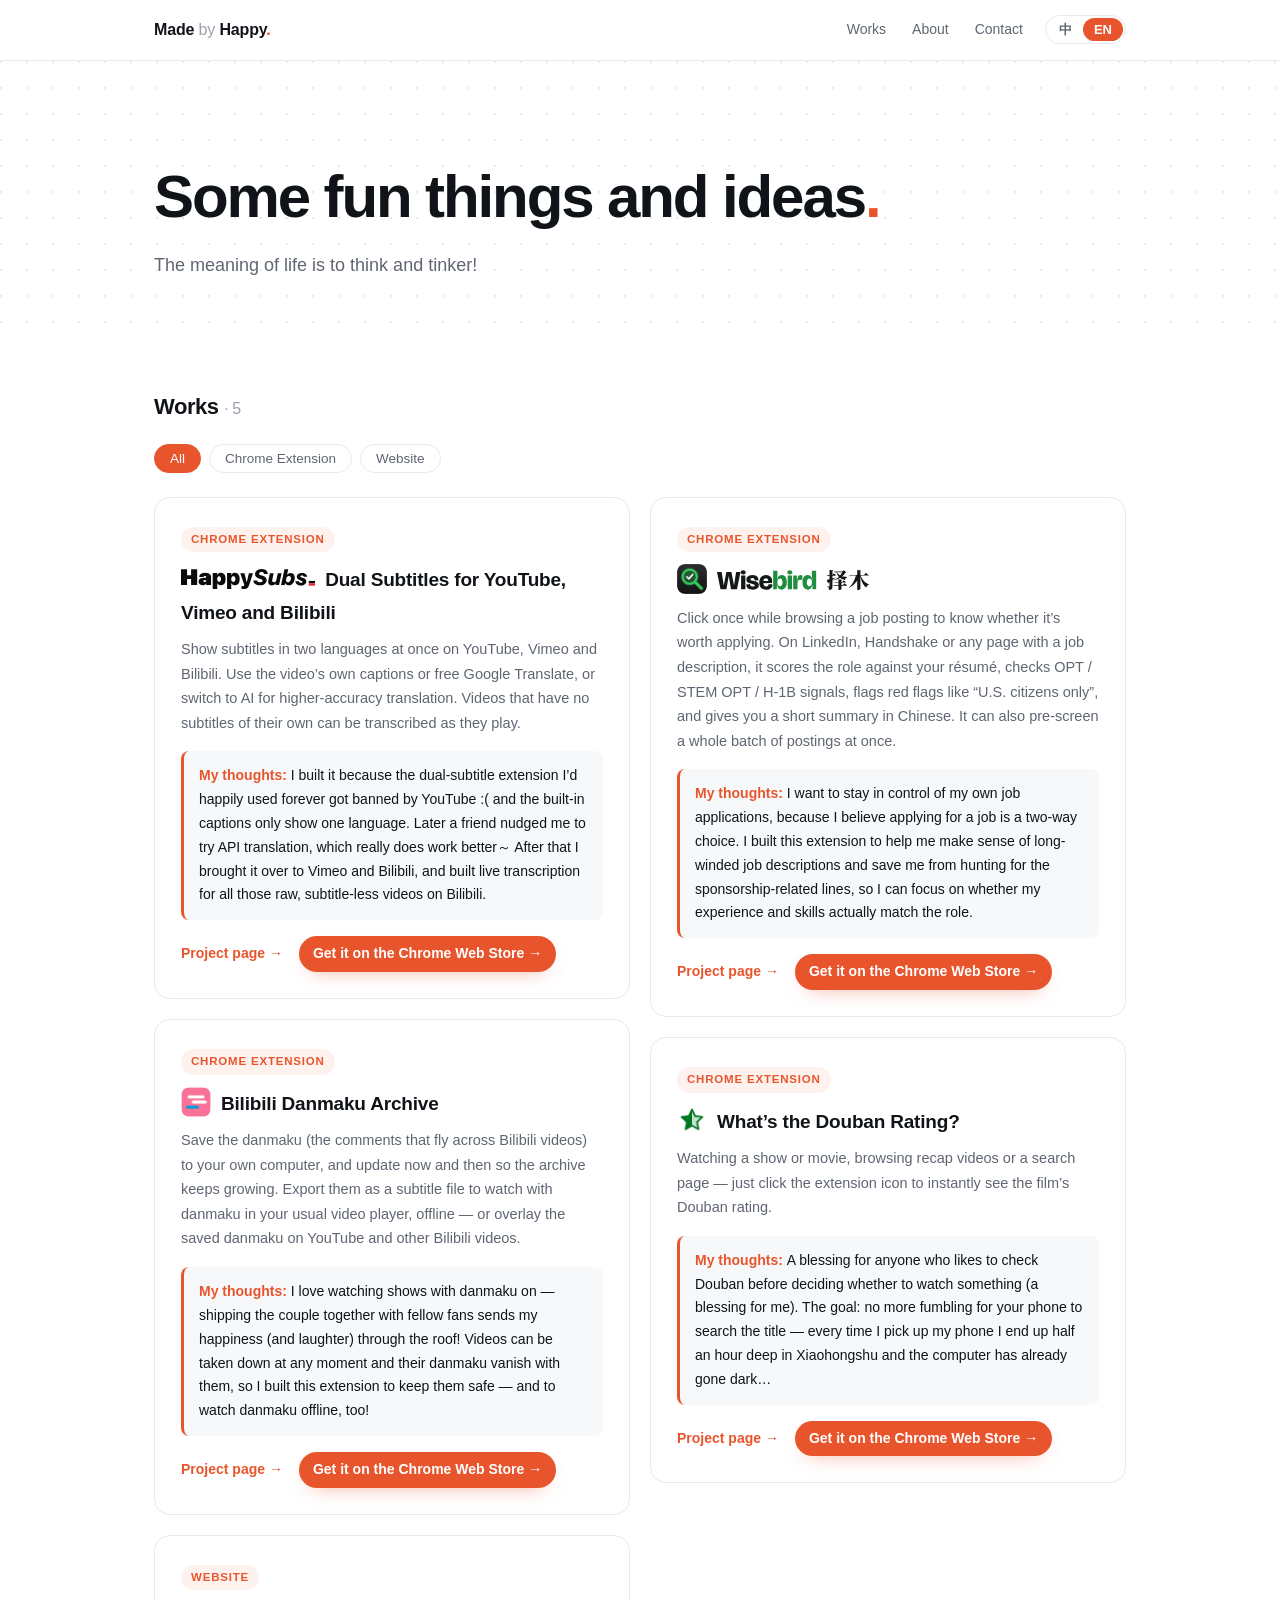
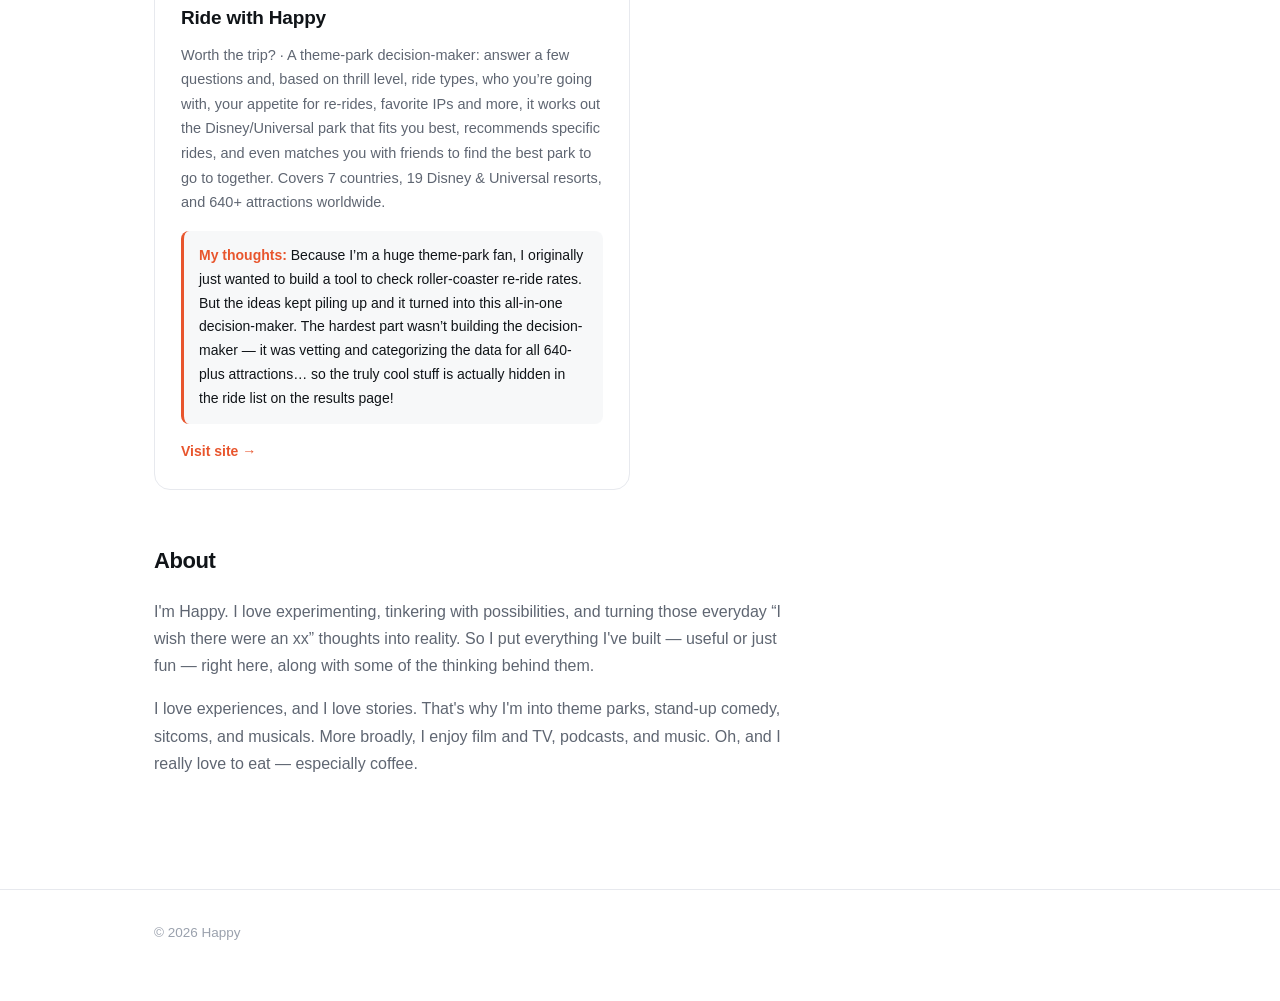
==== commit 7f315392: "add contact" ====
--- a/index.html
+++ b/index.html
@@ -6,7 +6,7 @@
   <title>Made by Happy</title>
   <meta name="description" id="metaDesc" content="Happy 做出来的有用或有趣的东西。" />
   <link rel="icon" type="image/svg+xml" href="favicon.svg" />
-  <link rel="stylesheet" href="styles.css?v=2" />
+  <link rel="stylesheet" href="styles.css?v=3" />
 </head>
 <body>
   <nav class="nav">
@@ -16,6 +16,7 @@
         <div class="nav-links">
           <a href="#works" id="navWorks"></a>
           <a href="#about" id="navAbout"></a>
+          <a href="mailto:contact@madebyhappy.dev" id="navContact"></a>
         </div>
         <!-- 语言切换：默认跟随浏览器语言，选择后记住 -->
         <div class="lang-toggle" id="langToggle" role="group" aria-label="Language">
@@ -87,6 +88,7 @@
         htmlLang: 'zh-CN',
         navWorks: '作品',
         navAbout: '关于',
+        navContact: '联系',
         heroTitle: '一些有趣的东西和想法<span class="dot">。</span>',
         heroSub: '人生的意义就在于思考和折腾！',
         works: '作品',
@@ -101,6 +103,7 @@
         htmlLang: 'en',
         navWorks: 'Works',
         navAbout: 'About',
+        navContact: 'Contact',
         heroTitle: 'Some fun things and ideas<span class="dot">.</span>',
         heroSub: 'The meaning of life is to think and tinker!',
         works: 'Works',
@@ -173,8 +176,8 @@
           en: 'I love watching shows with danmaku on — shipping the couple together with fellow fans sends my happiness (and laughter) through the roof! Videos can be taken down at any moment and their danmaku vanish with them, so I built this extension to keep them safe — and to watch danmaku offline, too!',
         },
         linkText: { zh: '项目主页', en: 'Project page' },
-        storeHref: '/bilibili-danmu/#install',
-        storeText: { zh: '下载安装', en: 'Download & install' },
+        storeHref: 'https://chromewebstore.google.com/detail/bnnjcmnmblnjjkampoilckjbakigpnhm',
+        storeText: { zh: '在 Chrome 应用商店安装', en: 'Get it on the Chrome Web Store' },
       },
       {
         cat: 'chrome',
@@ -292,6 +295,7 @@
         document.getElementById('metaDesc').setAttribute('content', t.metaDesc);
         document.getElementById('navWorks').textContent = t.navWorks;
         document.getElementById('navAbout').textContent = t.navAbout;
+        document.getElementById('navContact').textContent = t.navContact;
         document.getElementById('heroTitle').innerHTML = t.heroTitle;
         document.getElementById('heroSub').textContent = t.heroSub;
         document.getElementById('worksLabel').textContent = t.works;
--- a/styles.css
+++ b/styles.css
@@ -62,7 +62,7 @@
   justify-content: space-between;
   height: 60px;
 }
-.brand { font-weight: 800; font-size: 16px; color: var(--ink); letter-spacing: -0.01em; }
+.brand { font-weight: 800; font-size: 16px; color: var(--ink); letter-spacing: -0.01em; white-space: nowrap; }
 .brand .by { color: var(--faint); font-weight: 500; }
 .brand .dot { color: var(--accent); }
 .brand:hover { text-decoration: none; color: var(--accent); }
@@ -70,6 +70,7 @@
 .nav-links a {
   color: var(--muted); font-size: 14px; font-weight: 500;
   position: relative; padding: 4px 0;
+  white-space: nowrap;
 }
 .nav-links a::after {
   content: ""; position: absolute; left: 0; bottom: 0;
@@ -103,7 +104,12 @@
 .lang-toggle button:hover { color: var(--ink); }
 .lang-toggle button:active { transform: scale(0.97); }
 .lang-toggle button.on { color: #fff; background: var(--accent); }
-@media (max-width: 520px) { .nav-right { gap: 14px; } .nav-links { gap: 18px; } }
+@media (max-width: 520px) { .nav-right { gap: 12px; } .nav-links { gap: 14px; } }
+/* 窄屏放不下一行：标识单独一行，菜单和语言切换排到第二行 */
+@media (max-width: 440px) {
+  .nav .wrap { height: auto; flex-wrap: wrap; row-gap: 4px; padding-top: 10px; padding-bottom: 10px; }
+  .nav-right { width: 100%; justify-content: space-between; }
+}
 
 /* ---------- hero ---------- */
 .hero {
